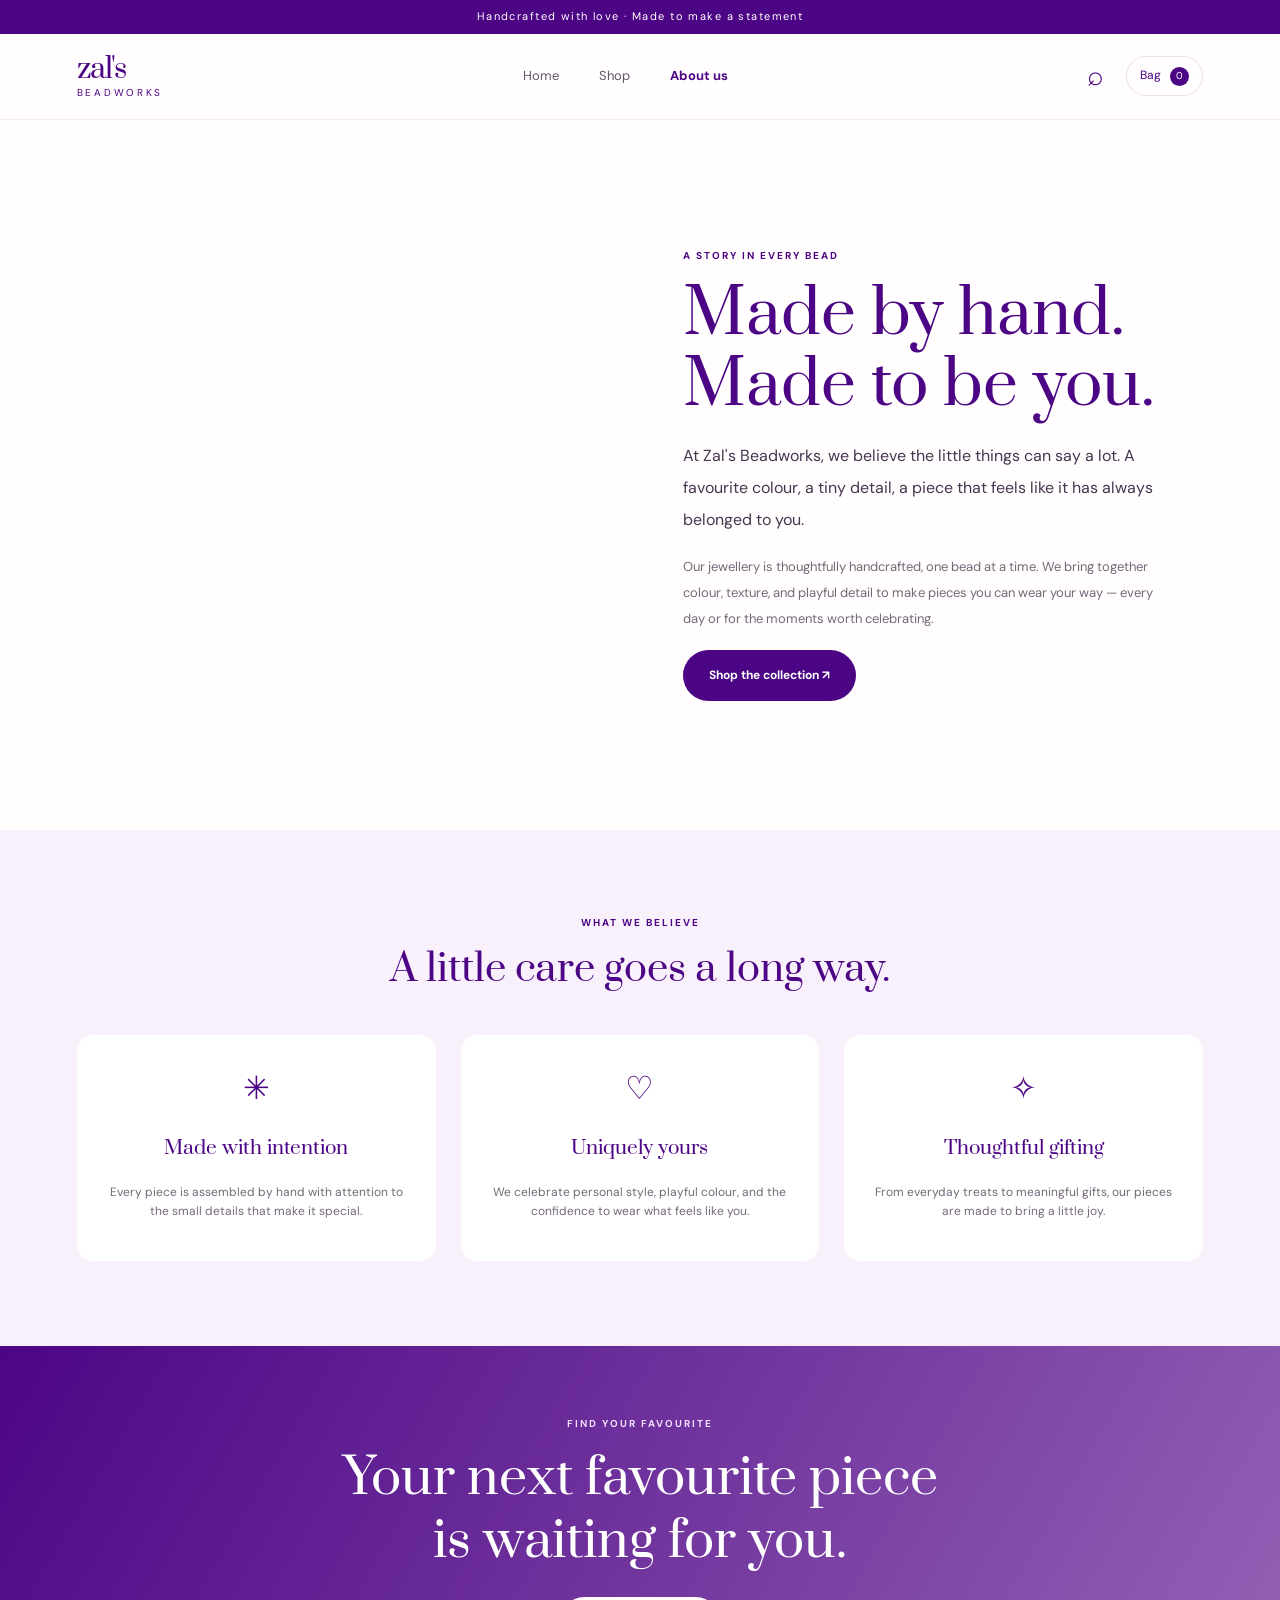
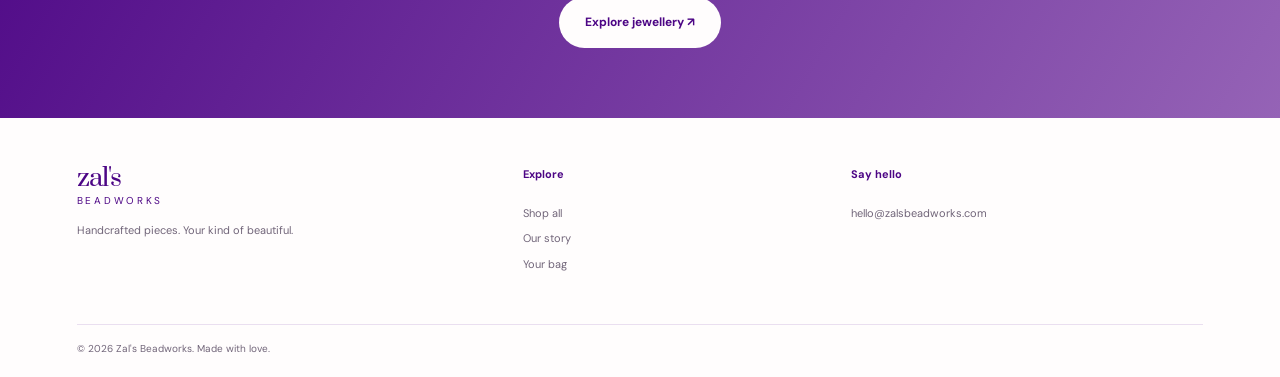
==== about.html @ 21db8e92 "products and shops page added" ====
<!DOCTYPE html>
<html lang="en">

<head>
    <meta charset="UTF-8">
    <meta name="viewport" content="width=device-width, initial-scale=1.0">
    <title>Our Story | Zal's Beadworks</title>
    <link href="https://fonts.googleapis.com/css2?family=DM+Sans:wght@400;500;600;700&family=Prata&display=swap"
        rel="stylesheet">
    <link rel="stylesheet" href="./public/assets/global.css">
</head>

<body>
    <div class="announcement">Handcrafted with love · Made to make a statement</div>
    <header class="site-header"><a class="brand" href="index.html">zal's <span>beadworks</span></a><button
            class="menu-toggle" aria-label="Open navigation">☰</button>
        <nav class="nav"><a href="index.html">Home</a><a href="shop.html">Shop</a><a class="active"
                href="about.html">About us</a></nav>
        <div class="header-actions"><a class="icon-link" href="shop.html">⌕</a><a class="cart-link" href="cart.html">Bag
                <span class="cart-count">0</span></a></div>
    </header>
    <main>
        <section class="about-hero">
            <div class="about-image"></div>
            <div class="about-intro">
                <p class="eyebrow">A STORY IN EVERY BEAD</p>
                <h1>Made by hand.<br>Made to be you.</h1>
                <p class="lead">At Zal's Beadworks, we believe the little things can say a lot. A favourite colour, a
                    tiny detail, a piece that feels like it has always belonged to you.</p>
                <p>Our jewellery is thoughtfully handcrafted, one bead at a time. We bring together colour, texture, and
                    playful detail to make pieces you can wear your way — every day or for the moments worth
                    celebrating.</p><a class="button button-primary" href="shop.html">Shop the collection ↗</a>
            </div>
        </section>
        <section class="values-section section">
            <p class="eyebrow center-text">WHAT WE BELIEVE</p>
            <h2 class="center-text">A little care goes a long way.</h2>
            <div class="values-grid">
                <article><span>✳</span>
                    <h3>Made with intention</h3>
                    <p>Every piece is assembled by hand with attention to the small details that make it special.</p>
                </article>
                <article><span>♡</span>
                    <h3>Uniquely yours</h3>
                    <p>We celebrate personal style, playful colour, and the confidence to wear what feels like you.</p>
                </article>
                <article><span>✧</span>
                    <h3>Thoughtful gifting</h3>
                    <p>From everyday treats to meaningful gifts, our pieces are made to bring a little joy.</p>
                </article>
            </div>
        </section>
        <section class="about-callout">
            <p class="eyebrow light">FIND YOUR FAVOURITE</p>
            <h2>Your next favourite piece<br>is waiting for you.</h2><a class="button button-light"
                href="shop.html">Explore jewellery ↗</a>
        </section>
    </main>
    <footer class="footer">
        <div><a class="brand footer-brand" href="index.html">zal's <span>beadworks</span></a>
            <p>Handcrafted pieces. Your kind of beautiful.</p>
        </div>
        <div>
            <h4>Explore</h4><a href="shop.html">Shop all</a><a href="about.html">Our story</a><a href="cart.html">Your
                bag</a>
        </div>
        <div>
            <h4>Say hello</h4><a href="mailto:hello@zalsbeadworks.com">hello@zalsbeadworks.com</a>
        </div>
        <div class="copyright">© <span id="year"></span> Zal's Beadworks. Made with love.</div>
    </footer>
    <script src="./public/assets/main.js"></script>
</body>

</html>
---- public/assets/global.css ----
:root {
  --purple: #4c0585;
  --lavender: #dbb5ee;
  --cream: #fffdfd;
  --ink: #291a31;
  --muted: #746879;
  --line: #eadff0;
  --soft: #f8f0fb;
  --font-body: 'DM Sans', sans-serif;
  --font-display: 'Prata', serif
}

* {
  box-sizing: border-box
}

html {
  scroll-behavior: smooth
}

body {
  margin: 0;
  background: var(--cream);
  color: var(--ink);
  font-family: var(--font-body);
  line-height: 1.6
}

a {
  color: inherit;
  text-decoration: none
}

button,
input,
select {
  font: inherit
}

button,
a,
select {
  -webkit-tap-highlight-color: transparent
}

.announcement {
  background: var(--purple);
  color: #fff;
  text-align: center;
  font-size: 11px;
  letter-spacing: .13em;
  padding: 8px 16px
}

.site-header {
  height: 86px;
  display: flex;
  align-items: center;
  justify-content: space-between;
  padding: 0 6%;
  background: var(--cream);
  gap: 25px;
  position: sticky;
  top: 0;
  z-index: 10;
  border-bottom: 1px solid rgba(76, 5, 133, .08)
}

.brand {
  font-family: var(--font-display);
  font-size: 28px;
  line-height: 1;
  color: var(--purple);
  display: flex;
  flex-direction: column;
  letter-spacing: -.04em
}

.brand span {
  font-family: var(--font-body);
  font-size: 10px;
  letter-spacing: .27em;
  text-transform: uppercase;
  margin-top: 5px
}

.nav {
  display: flex;
  gap: 40px;
  align-items: center
}

.nav a {
  font-size: 13px;
  color: #62576a;
  transition: color .2s
}

.nav a:hover,
.nav a.active {
  color: var(--purple);
  font-weight: 700
}

.header-actions {
  display: flex;
  align-items: center;
  gap: 22px
}

.icon-link {
  font-size: 28px;
  color: var(--purple)
}

.cart-link {
  font-size: 12px;
  color: var(--purple);
  border: 1px solid var(--line);
  padding: 9px 13px;
  border-radius: 25px
}

.cart-count {
  display: inline-grid;
  place-items: center;
  background: var(--purple);
  color: #fff;
  border-radius: 50%;
  width: 19px;
  height: 19px;
  margin-left: 6px;
  font-size: 10px
}

.menu-toggle {
  display: none;
  border: 0;
  background: none;
  color: var(--purple);
  font-size: 24px
}

.hero {
  min-height: 580px;
  background: linear-gradient(110deg, #4c0585 0%, #7133a1 49%, #dbb5ee 100%);
  display: grid;
  grid-template-columns: 1fr .85fr;
  position: relative;
  overflow: hidden;
  padding: 55px 7%;
  align-items: center
}

.hero:before {
  content: "";
  position: absolute;
  inset: 0;
  background: radial-gradient(circle at 30% 20%, rgba(255, 255, 255, .12), transparent 38%);
  pointer-events: none
}

.hero-copy {
  position: relative;
  z-index: 1;
  max-width: 590px;
  color: #fff
}

.eyebrow {
  font-size: 10px;
  letter-spacing: .2em;
  font-weight: 700;
  color: var(--purple);
  margin: 0 0 15px
}

.eyebrow.light {
  color: #f2dfff
}

.hero h1,
.page-intro h1,
.about-intro h1 {
  font-family: var(--font-display);
  font-weight: 400;
  line-height: 1.13;
  font-size: clamp(48px, 6vw, 76px);
  margin: 0 0 20px
}

.hero-copy>p:not(.eyebrow) {
  font-size: 17px;
  max-width: 470px;
  margin: 0 0 32px;
  color: #fff8ff
}

.button {
  display: inline-flex;
  align-items: center;
  justify-content: center;
  gap: 20px;
  padding: 15px 25px;
  border-radius: 30px;
  border: 1px solid transparent;
  font-size: 12px;
  font-weight: 700;
  cursor: pointer;
  transition: transform .2s, background .2s
}

.button:hover {
  transform: translateY(-2px)
}

.button-light {
  background: var(--cream);
  color: var(--purple)
}

.button-primary {
  background: var(--purple);
  color: white
}

.button-outline {
  border-color: var(--purple);
  color: var(--purple);
  background: transparent
}

.hero-image {
  height: 465px;
  max-width: 410px;
  width: 100%;
  justify-self: center;
  border-radius: 200px 200px 22px 22px;
  background-image: url('https://images.unsplash.com/photo-1611652022419-a9419f74343d?auto=format&fit=crop&w=900&q=90');
  background-size: cover;
  background-position: center;
  box-shadow: 0 20px 60px #27034740;
  border: 8px solid #ffffff28
}

.hero-orbit {
  position: absolute;
  right: 2.2%;
  bottom: 50px;
  color: #fff;
  font-size: 9px;
  letter-spacing: .22em;
  writing-mode: vertical-rl
}

.section {
  padding: 85px 6%
}

.section-heading {
  display: flex;
  align-items: center;
  justify-content: center;
  gap: 35px;
  margin-bottom: 48px
}

.section-heading span {
  height: 1px;
  background: #d9c3e5;
  width: min(15vw, 180px)
}

h2 {
  font-family: var(--font-display);
  font-weight: 400;
  color: var(--purple);
  font-size: clamp(27px, 3vw, 38px);
  line-height: 1.25;
  margin: 0
}

.category-grid {
  display: grid;
  grid-template-columns: repeat(5, minmax(0, 1fr));
  gap: 22px;
  max-width: 1280px;
  margin: auto
}

.category-card {
  background: var(--lavender);
  border-radius: 18px;
  padding: 17px 15px 20px;
  text-align: center;
  box-shadow: 0 6px 14px #30153a12;
  transition: transform .25s;
  overflow: hidden
}

.category-card:hover {
  transform: translateY(-5px)
}

.category-card img {
  height: 145px;
  width: 100%;
  object-fit: cover;
  border-radius: 12px;
  mix-blend-mode: multiply
}

.category-card h3 {
  font-family: var(--font-display);
  font-weight: 400;
  font-size: 17px;
  color: var(--purple);
  margin: 12px 0 0
}

.category-more {
  display: flex;
  flex-direction: column;
  justify-content: center;
  align-items: center;
  min-height: 205px;
  background: #f0ddfa
}

.more-symbol {
  font-size: 54px;
  color: var(--purple);
  line-height: 1
}

.product-grid {
  display: grid;
  grid-template-columns: repeat(4, minmax(0, 1fr));
  gap: 22px
}

.product-card {
  min-width: 0;
  background: rgba(219, 181, 238, .25);
  padding: 10px 10px 16px;
  border-radius: 17px;
  position: relative;
  transition: transform .2s
}

.product-card:hover {
  transform: translateY(-4px)
}

.product-photo {
  display: block;
  width: 100%;
  height: 275px;
  border-radius: 12px;
  object-fit: cover;
  background: var(--soft)
}

.product-card h3 {
  font-size: 14px;
  color: var(--purple);
  margin: 13px 2px 4px
}

.product-meta {
  display: flex;
  align-items: center;
  justify-content: space-between;
  gap: 8px;
  margin: 0 2px
}

.price {
  font-size: 14px;
  font-weight: 700;
  color: var(--purple)
}

.mini-add {
  border: 0;
  background: var(--purple);
  color: #fff;
  border-radius: 20px;
  padding: 8px 12px;
  font-size: 11px;
  cursor: pointer
}

.product-tag {
  position: absolute;
  top: 20px;
  left: 20px;
  background: #fffdf0;
  color: var(--purple);
  border-radius: 20px;
  padding: 5px 9px;
  font-size: 9px;
  font-weight: 700
}

.center {
  text-align: center;
  margin-top: 42px
}

.quote-banner {
  background: linear-gradient(110deg, var(--purple), #7b45a2);
  color: #fff;
  display: grid;
  grid-template-columns: 1fr 1fr;
  min-height: 390px;
  align-items: center;
  padding: 60px 9%;
  gap: 50px
}

.quote-banner h2,
.newsletter h2,
.about-callout h2 {
  font-size: clamp(34px, 4vw, 50px);
  color: #fff;
  margin-bottom: 16px
}

.quote-banner p:not(.eyebrow) {
  max-width: 420px;
  color: #f5eafa;
  font-size: 14px;
  margin-bottom: 25px
}

.quote-photo {
  height: 290px;
  border-radius: 150px 150px 20px 20px;
  background: url('https://images.unsplash.com/photo-1617038220319-276d3cfab638?auto=format&fit=crop&w=900&q=85') center/cover
}

.testimonials h2 {
  margin-bottom: 40px
}

.center-text {
  text-align: center
}

.review-grid {
  display: grid;
  grid-template-columns: repeat(3, 1fr);
  gap: 22px;
  margin-top: 30px
}

.review {
  border: 1px solid var(--line);
  border-radius: 15px;
  padding: 26px;
  background: #fff
}

.stars {
  color: #a66bc7;
  letter-spacing: .12em;
  font-size: 14px
}

.review p {
  font-size: 13px;
  color: #65596b;
  min-height: 60px
}

.review strong {
  font-size: 11px;
  color: var(--purple)
}

.newsletter {
  background: #4c0585;
  color: #fff;
  display: flex;
  justify-content: space-between;
  align-items: center;
  gap: 50px;
  padding: 55px 8%
}

.newsletter h2 {
  font-size: 36px;
  margin-bottom: 10px
}

.newsletter p:not(.eyebrow) {
  font-size: 12px;
  color: #efdef8
}

.newsletter form {
  display: grid;
  grid-template-columns: minmax(180px, 1fr) auto;
  max-width: 500px;
  width: 100%;
  border-bottom: 1px solid #d6b4e9;
  align-items: center
}

.newsletter input {
  background: transparent;
  color: white;
  border: 0;
  outline: 0;
  padding: 15px 0;
  font-size: 12px;
  min-width: 0
}

.newsletter input::placeholder {
  color: #e2c9ef
}

.newsletter form button {
  background: #fff;
  color: var(--purple);
  border: 0;
  border-radius: 22px;
  padding: 12px 17px;
  font-size: 11px;
  font-weight: 700;
  cursor: pointer
}

.form-message {
  grid-column: 1/-1;
  min-height: 15px;
  margin: 5px 0 0 !important
}

.footer {
  padding: 48px 6% 20px;
  display: grid;
  grid-template-columns: 1.4fr 1fr 1.2fr;
  gap: 35px;
  color: #716579
}

.footer-brand {
  font-size: 25px
}

.footer p,
.footer a:not(.brand) {
  font-size: 11px
}

.footer h4 {
  font-size: 11px;
  color: var(--purple);
  margin: 0 0 13px
}

.footer>div:not(.copyright) {
  display: flex;
  flex-direction: column;
  align-items: flex-start;
  gap: 8px
}

.footer>div:first-child p {
  margin-top: 8px
}

.copyright {
  grid-column: 1/-1;
  border-top: 1px solid var(--line);
  padding-top: 16px;
  margin-top: 15px;
  font-size: 10px
}

.page-intro {
  text-align: center;
  padding: 80px 20px 65px;
  background: linear-gradient(180deg, #f5e9fc, #fffdfd)
}

.page-intro h1 {
  font-size: clamp(37px, 5vw, 58px);
  color: var(--purple);
  margin-bottom: 13px
}

.page-intro>p:last-child {
  color: var(--muted);
  font-size: 13px
}

.compact-intro {
  padding: 60px 20px 45px
}

.shop-section {
  padding-top: 35px
}

.shop-toolbar {
  display: flex;
  justify-content: space-between;
  align-items: center;
  gap: 20px;
  margin-bottom: 30px
}

.filter-pills {
  display: flex;
  flex-wrap: wrap;
  gap: 8px
}

.filter-pill {
  border: 1px solid var(--line);
  background: #fff;
  color: #66556d;
  border-radius: 25px;
  padding: 9px 15px;
  font-size: 11px;
  cursor: pointer
}

.filter-pill.active,
.filter-pill:hover {
  background: var(--purple);
  color: #fff;
  border-color: var(--purple)
}

.sort-label {
  font-size: 11px;
  color: var(--muted);
  white-space: nowrap
}

.sort-label select {
  border: 1px solid var(--line);
  border-radius: 20px;
  padding: 8px;
  color: var(--purple);
  background: white;
  margin-left: 5px
}

.shop-grid {
  grid-template-columns: repeat(4, minmax(0, 1fr))
}

.empty-state {
  text-align: center;
  color: var(--muted);
  padding: 40px
}

.hidden {
  display: none !important
}

.breadcrumbs {
  padding: 24px 6% 0;
  font-size: 11px;
  color: var(--muted)
}

.breadcrumbs a {
  color: var(--purple)
}

.product-detail {
  display: grid;
  grid-template-columns: 1fr .9fr;
  gap: 8%;
  padding-top: 30px;
  align-items: start
}

.detail-image-wrap {
  position: relative;
  background: var(--soft);
  border-radius: 20px;
  overflow: hidden
}

.detail-image-wrap img {
  width: 100%;
  height: 570px;
  object-fit: cover;
  display: block
}

.image-badge {
  position: absolute;
  left: 20px;
  top: 20px;
  background: #fff;
  color: var(--purple);
  padding: 8px 13px;
  border-radius: 20px;
  font-size: 10px
}

.detail-copy {
  padding-top: 15px
}

.detail-copy h1 {
  font-family: var(--font-display);
  font-size: clamp(34px, 4vw, 48px);
  line-height: 1.2;
  color: var(--purple);
  font-weight: 400;
  margin: 0 0 15px
}

.detail-price {
  font-size: 22px;
  color: var(--purple);
  font-weight: 700;
  margin: 0 0 10px
}

.review-count {
  font-size: 10px;
  letter-spacing: 0;
  color: var(--muted)
}

.detail-description {
  font-size: 13px;
  color: var(--muted);
  line-height: 1.9;
  margin: 25px 0
}

.stock-note {
  font-size: 11px;
  color: #5f7d51;
  display: flex;
  align-items: center;
  gap: 8px
}

.stock-dot {
  width: 7px;
  height: 7px;
  background: #6c9a56;
  border-radius: 50%
}

.quantity-row {
  display: flex;
  align-items: center;
  justify-content: space-between;
  margin: 28px 0 18px;
  font-size: 12px
}

.quantity-control {
  display: flex;
  align-items: center;
  border: 1px solid var(--line);
  border-radius: 25px;
  gap: 18px;
  padding: 6px 13px
}

.quantity-control button {
  border: 0;
  background: none;
  color: var(--purple);
  font-size: 18px;
  cursor: pointer
}

.full-button {
  width: 100%;
  border-radius: 7px;
  padding: 16px
}

.detail-note {
  font-size: 10px;
  color: var(--muted);
  text-align: center;
  margin: 13px 0 24px
}

.detail-accordion {
  border-top: 1px solid var(--line)
}

.detail-accordion details {
  border-bottom: 1px solid var(--line);
  padding: 14px 0
}

.detail-accordion summary {
  color: var(--purple);
  font-size: 12px;
  font-weight: 700;
  cursor: pointer
}

.detail-accordion details p {
  font-size: 11px;
  color: var(--muted)
}

.about-hero {
  display: grid;
  grid-template-columns: 1fr 1fr;
  gap: 8%;
  align-items: center;
  padding: 70px 8%
}

.about-image {
  height: 570px;
  border-radius: 220px 220px 20px 20px;
  background: url('https://images.unsplash.com/photo-1611652022419-a9419f74343d?auto=format&fit=crop&w=1000&q=90') center/cover
}

.about-intro h1 {
  font-size: clamp(40px, 5vw, 62px);
  color: var(--purple)
}

.about-intro p:not(.eyebrow) {
  font-size: 13px;
  color: var(--muted);
  line-height: 2;
  margin: 0 0 18px
}

.about-intro .lead {
  font-size: 16px !important;
  color: #48354f !important
}

.values-section {
  background: var(--soft)
}

.values-section h2 {
  margin-bottom: 42px
}

.values-grid {
  display: grid;
  grid-template-columns: repeat(3, 1fr);
  gap: 25px;
  margin-top: 35px
}

.values-grid article {
  text-align: center;
  padding: 28px;
  background: white;
  border-radius: 16px
}

.values-grid article>span {
  font-size: 32px;
  color: var(--purple)
}

.values-grid h3 {
  font-family: var(--font-display);
  font-size: 19px;
  font-weight: 400;
  color: var(--purple)
}

.values-grid p {
  font-size: 12px;
  color: var(--muted)
}

.about-callout {
  text-align: center;
  background: linear-gradient(120deg, #4c0585, #9563b6);
  padding: 70px 20px;
  color: #fff
}

.about-callout h2 {
  margin-bottom: 25px
}

.cart-section {
  display: grid;
  grid-template-columns: 1.5fr .8fr;
  gap: 45px;
  align-items: start;
  padding-top: 35px
}

.cart-summary {
  background: var(--soft);
  padding: 25px;
  border-radius: 16px;
  position: sticky;
  top: 110px
}

.cart-summary h2 {
  font-size: 25px;
  margin-bottom: 25px
}

.summary-line {
  display: flex;
  justify-content: space-between;
  gap: 15px;
  padding: 14px 0;
  border-bottom: 1px solid var(--line);
  font-size: 11px;
  color: var(--muted)
}

.summary-line strong {
  color: var(--purple)
}

.summary-total {
  font-size: 14px;
  color: var(--ink);
  margin-bottom: 20px
}

.checkout-note {
  font-size: 10px;
  color: var(--muted);
  line-height: 1.7
}

.continue-shopping {
  display: inline-block;
  font-size: 11px;
  color: var(--purple);
  margin-top: 10px
}

.cart-item {
  display: grid;
  grid-template-columns: 100px 1fr auto;
  gap: 18px;
  align-items: center;
  border-bottom: 1px solid var(--line);
  padding: 0 0 20px;
  margin-bottom: 20px
}

.cart-item img {
  width: 100px;
  height: 115px;
  object-fit: cover;
  border-radius: 10px
}

.cart-item h3 {
  font-family: var(--font-display);
  font-weight: 400;
  font-size: 18px;
  color: var(--purple);
  margin: 0 0 6px
}

.cart-item p {
  font-size: 11px;
  color: var(--muted);
  margin: 0 0 8px
}

.cart-item .remove-item {
  border: 0;
  background: none;
  color: #9563b6;
  text-decoration: underline;
  font-size: 10px;
  cursor: pointer;
  padding: 0
}

.cart-item-price {
  font-size: 13px;
  color: var(--purple);
  font-weight: 700
}

.empty-cart {
  text-align: center;
  padding: 45px 20px;
  background: var(--soft);
  border-radius: 16px
}

.empty-cart h2 {
  font-size: 28px;
  margin-bottom: 12px
}

.empty-cart p {
  font-size: 12px;
  color: var(--muted);
  margin-bottom: 20px
}

.sr-only {
  position: absolute;
  width: 1px;
  height: 1px;
  padding: 0;
  margin: -1px;
  overflow: hidden;
  clip: rect(0, 0, 0, 0);
  white-space: nowrap;
  border: 0
}

@media(max-width:900px) {
  .site-header {
    padding: 0 4%;
    height: 75px
  }

  .nav {
    gap: 20px
  }

  .hero {
    padding: 50px 5%;
    grid-template-columns: 1fr .75fr;
    min-height: 500px
  }

  .hero-image {
    height: 380px
  }

  .category-grid {
    grid-template-columns: repeat(3, 1fr)
  }

  .product-grid,
  .shop-grid {
    grid-template-columns: repeat(2, minmax(0, 1fr))
  }

  .product-photo {
    height: 300px
  }

  .section {
    padding: 65px 5%
  }

  .product-detail {
    gap: 4%
  }

  .detail-image-wrap img {
    height: 470px
  }

  .about-hero {
    padding: 55px 6%;
    gap: 5%
  }

  .about-image {
    height: 470px
  }

  .newsletter {
    padding: 45px 5%
  }

  .cart-section {
    gap: 25px
  }
}

@media(max-width:620px) {
  .announcement {
    font-size: 9px
  }

  .site-header {
    height: 68px
  }

  .brand {
    font-size: 23px
  }

  .brand span {
    font-size: 8px
  }

  .menu-toggle {
    display: block;
    margin-left: auto
  }

  .nav {
    display: none;
    position: absolute;
    top: 68px;
    left: 0;
    right: 0;
    background: white;
    padding: 20px 6%;
    box-shadow: 0 12px 20px #30153a12;
    flex-direction: column;
    align-items: flex-start;
    gap: 18px
  }

  .nav.open {
    display: flex
  }

  .header-actions {
    gap: 10px
  }

  .icon-link {
    display: none
  }

  .cart-link {
    font-size: 10px;
    padding: 7px 9px
  }

  .hero {
    display: flex;
    flex-direction: column;
    align-items: stretch;
    padding: 55px 7% 35px;
    gap: 35px
  }

  .hero h1 {
    font-size: 56px
  }

  .hero-copy>p:not(.eyebrow) {
    font-size: 14px
  }

  .hero-image {
    height: 320px;
    width: 75%;
    max-width: 300px;
    align-self: center
  }

  .hero-orbit {
    display: none
  }

  .section {
    padding: 55px 5%
  }

  .section-heading {
    gap: 15px;
    margin-bottom: 30px
  }

  .section-heading span {
    width: 13vw
  }

  .section-heading h2 {
    font-size: 26px;
    text-align: center
  }

  .category-grid {
    grid-template-columns: repeat(2, minmax(0, 1fr));
    gap: 12px
  }

  .category-card {
    padding: 10px
  }

  .category-card img {
    height: 125px
  }

  .category-card h3 {
    font-size: 15px
  }

  .category-more {
    min-height: 190px
  }

  .product-grid,
  .shop-grid {
    gap: 12px
  }

  .product-card {
    padding: 7px 7px 12px
  }

  .product-photo {
    height: 200px
  }

  .product-card h3 {
    font-size: 12px
  }

  .price {
    font-size: 12px
  }

  .mini-add {
    padding: 7px 9px;
    font-size: 10px
  }

  .product-meta {
    flex-wrap: wrap
  }

  .quote-banner {
    grid-template-columns: 1fr;
    padding: 50px 7%;
    gap: 25px
  }

  .quote-photo {
    height: 240px;
    grid-row: 1
  }

  .quote-banner h2 {
    font-size: 36px
  }

  .review-grid {
    grid-template-columns: 1fr
  }

  .review p {
    min-height: 0
  }

  .newsletter {
    display: block;
    padding: 45px 7%
  }

  .newsletter h2 {
    font-size: 30px
  }

  .newsletter form {
    margin-top: 25px
  }

  .newsletter input {
    font-size: 11px
  }

  .newsletter form button {
    font-size: 10px;
    padding: 10px
  }

  .footer {
    grid-template-columns: 1fr 1fr;
    padding: 40px 6% 20px;
    gap: 30px
  }

  .copyright {
    font-size: 9px
  }

  .page-intro {
    padding: 60px 18px 45px
  }

  .page-intro h1 {
    font-size: 39px
  }

  .shop-toolbar {
    align-items: flex-start;
    flex-direction: column
  }

  .filter-pills {
    gap: 6px
  }

  .filter-pill {
    padding: 8px 11px;
    font-size: 10px
  }

  .sort-label {
    align-self: flex-end
  }

  .product-detail {
    grid-template-columns: 1fr;
    gap: 25px;
    padding-top: 20px
  }

  .detail-image-wrap img {
    height: 390px
  }

  .detail-copy {
    padding-top: 0
  }

  .detail-copy h1 {
    font-size: 38px
  }

  .about-hero {
    grid-template-columns: 1fr;
    padding: 40px 6%;
    gap: 35px
  }

  .about-image {
    height: 390px;
    order: 1
  }

  .about-intro {
    order: 2
  }

  .about-intro h1 {
    font-size: 43px
  }

  .values-grid {
    grid-template-columns: 1fr;
    gap: 13px
  }

  .about-callout {
    padding: 55px 15px
  }

  .cart-section {
    grid-template-columns: 1fr;
    gap: 25px
  }

  .cart-summary {
    position: static;
    order: -1
  }

  .cart-item {
    grid-template-columns: 78px 1fr auto;
    gap: 12px
  }

  .cart-item img {
    width: 78px;
    height: 95px
  }

  .cart-item h3 {
    font-size: 15px
  }

  .cart-item-price {
    font-size: 11px
  }

  .breadcrumbs {
    padding: 18px 5% 0
  }
}
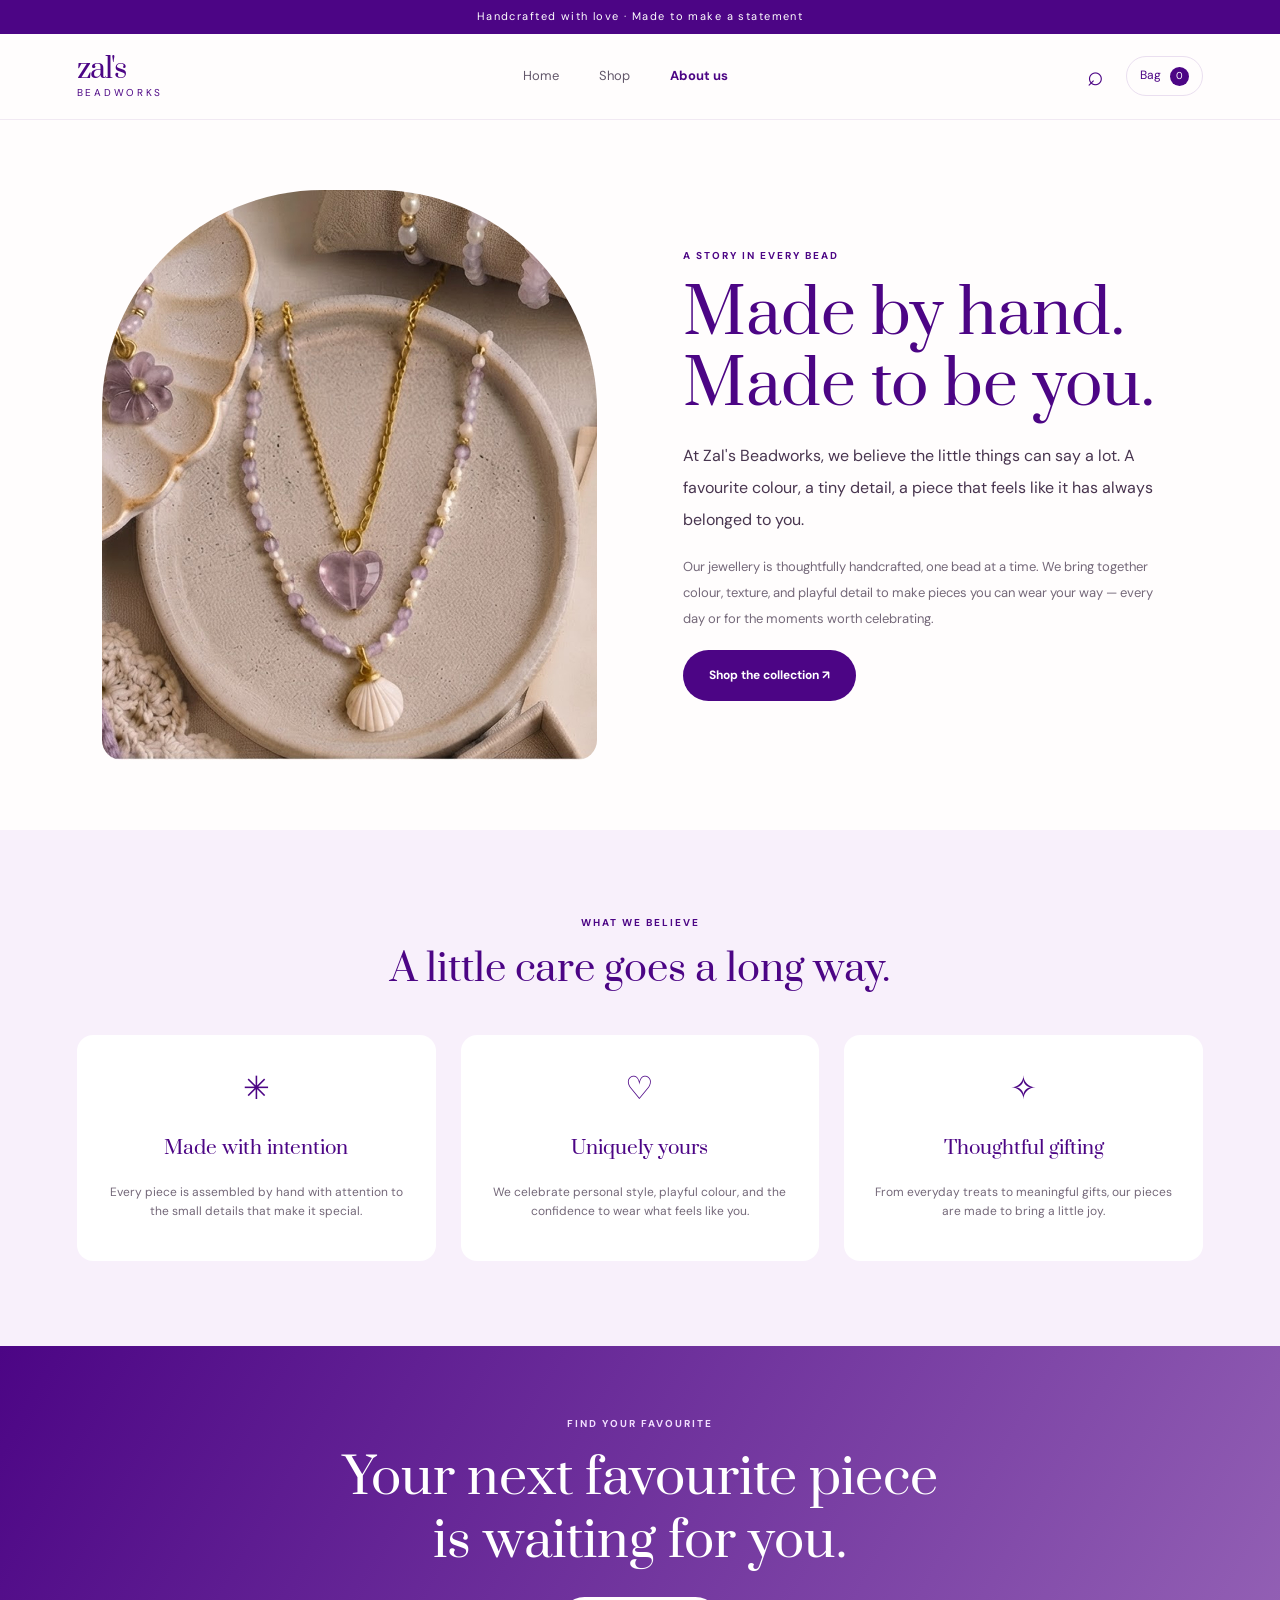
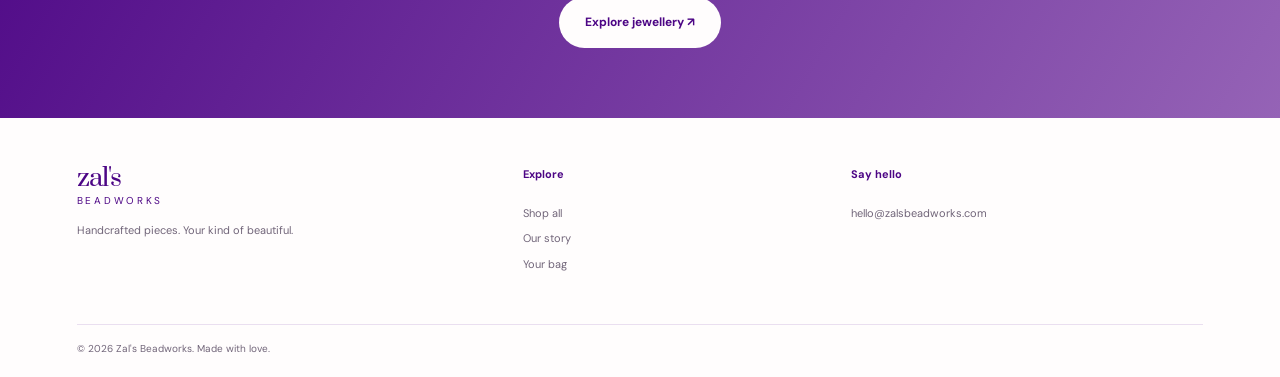
==== commit 2f5078a4: "update: fine tooning of website" ====
--- a/about.html
+++ b/about.html
@@ -16,7 +16,7 @@
             class="menu-toggle" aria-label="Open navigation">☰</button>
         <nav class="nav"><a href="index.html">Home</a><a href="shop.html">Shop</a><a class="active"
                 href="about.html">About us</a></nav>
-        <div class="header-actions"><a class="icon-link" href="shop.html">⌕</a><a class="cart-link" href="cart.html">Bag
+        <div class="header-actions"><a class="icon-link" href="shop.html#product-search">⌕</a><a class="cart-link" href="cart.html">Bag
                 <span class="cart-count">0</span></a></div>
     </header>
     <main>
--- a/public/assets/global.css
+++ b/public/assets/global.css
@@ -236,7 +236,7 @@
   width: 100%;
   justify-self: center;
   border-radius: 200px 200px 22px 22px;
-  background-image: url('https://images.unsplash.com/photo-1611652022419-a9419f74343d?auto=format&fit=crop&w=900&q=90');
+  background-image: url('../images/Pasted%20image.png');
   background-size: cover;
   background-position: center;
   box-shadow: 0 20px 60px #27034740;
@@ -827,7 +827,7 @@
 .about-image {
   height: 570px;
   border-radius: 220px 220px 20px 20px;
-  background: url('https://images.unsplash.com/photo-1611652022419-a9419f74343d?auto=format&fit=crop&w=1000&q=90') center/cover
+  background: url('../images/Pasted%20image.png') center/cover
 }
 
 .about-intro h1 {
@@ -1398,4 +1398,78 @@
   .breadcrumbs {
     padding: 18px 5% 0
   }
-}+}
+
+/* Finish details */
+:focus-visible {
+  outline: 3px solid #a66bc7;
+  outline-offset: 3px;
+}
+
+.shop-controls {
+  display: flex;
+  flex-wrap: wrap;
+  align-items: center;
+  gap: 14px;
+}
+
+.shop-search input {
+  width: min(245px, 75vw);
+  border: 1px solid var(--line);
+  border-radius: 24px;
+  padding: 9px 15px;
+  color: var(--ink);
+  background: #fff;
+  font-size: 12px;
+}
+
+.shop-search input:focus {
+  border-color: var(--purple);
+  outline: 2px solid #dbb5ee88;
+}
+
+.cart-item-actions {
+  display: flex;
+  align-items: center;
+  gap: 16px;
+}
+
+.cart-item-actions .quantity-control {
+  gap: 12px;
+  padding: 3px 10px;
+}
+
+.cart-item-actions .quantity-control button {
+  font-size: 16px;
+}
+
+.button:focus-visible,
+.mini-add:focus-visible,
+.filter-pill:focus-visible {
+  outline-offset: 3px;
+}
+
+@media (max-width: 620px) {
+  .shop-controls {
+    width: 100%;
+    align-items: stretch;
+  }
+
+  .shop-search,
+  .shop-search input {
+    width: 100%;
+  }
+
+  .cart-item-actions {
+    gap: 10px;
+    flex-wrap: wrap;
+  }
+}
+
+@media (prefers-reduced-motion: reduce) {
+  *, *::before, *::after {
+    scroll-behavior: auto !important;
+    transition-duration: .01ms !important;
+    animation-duration: .01ms !important;
+  }
+}
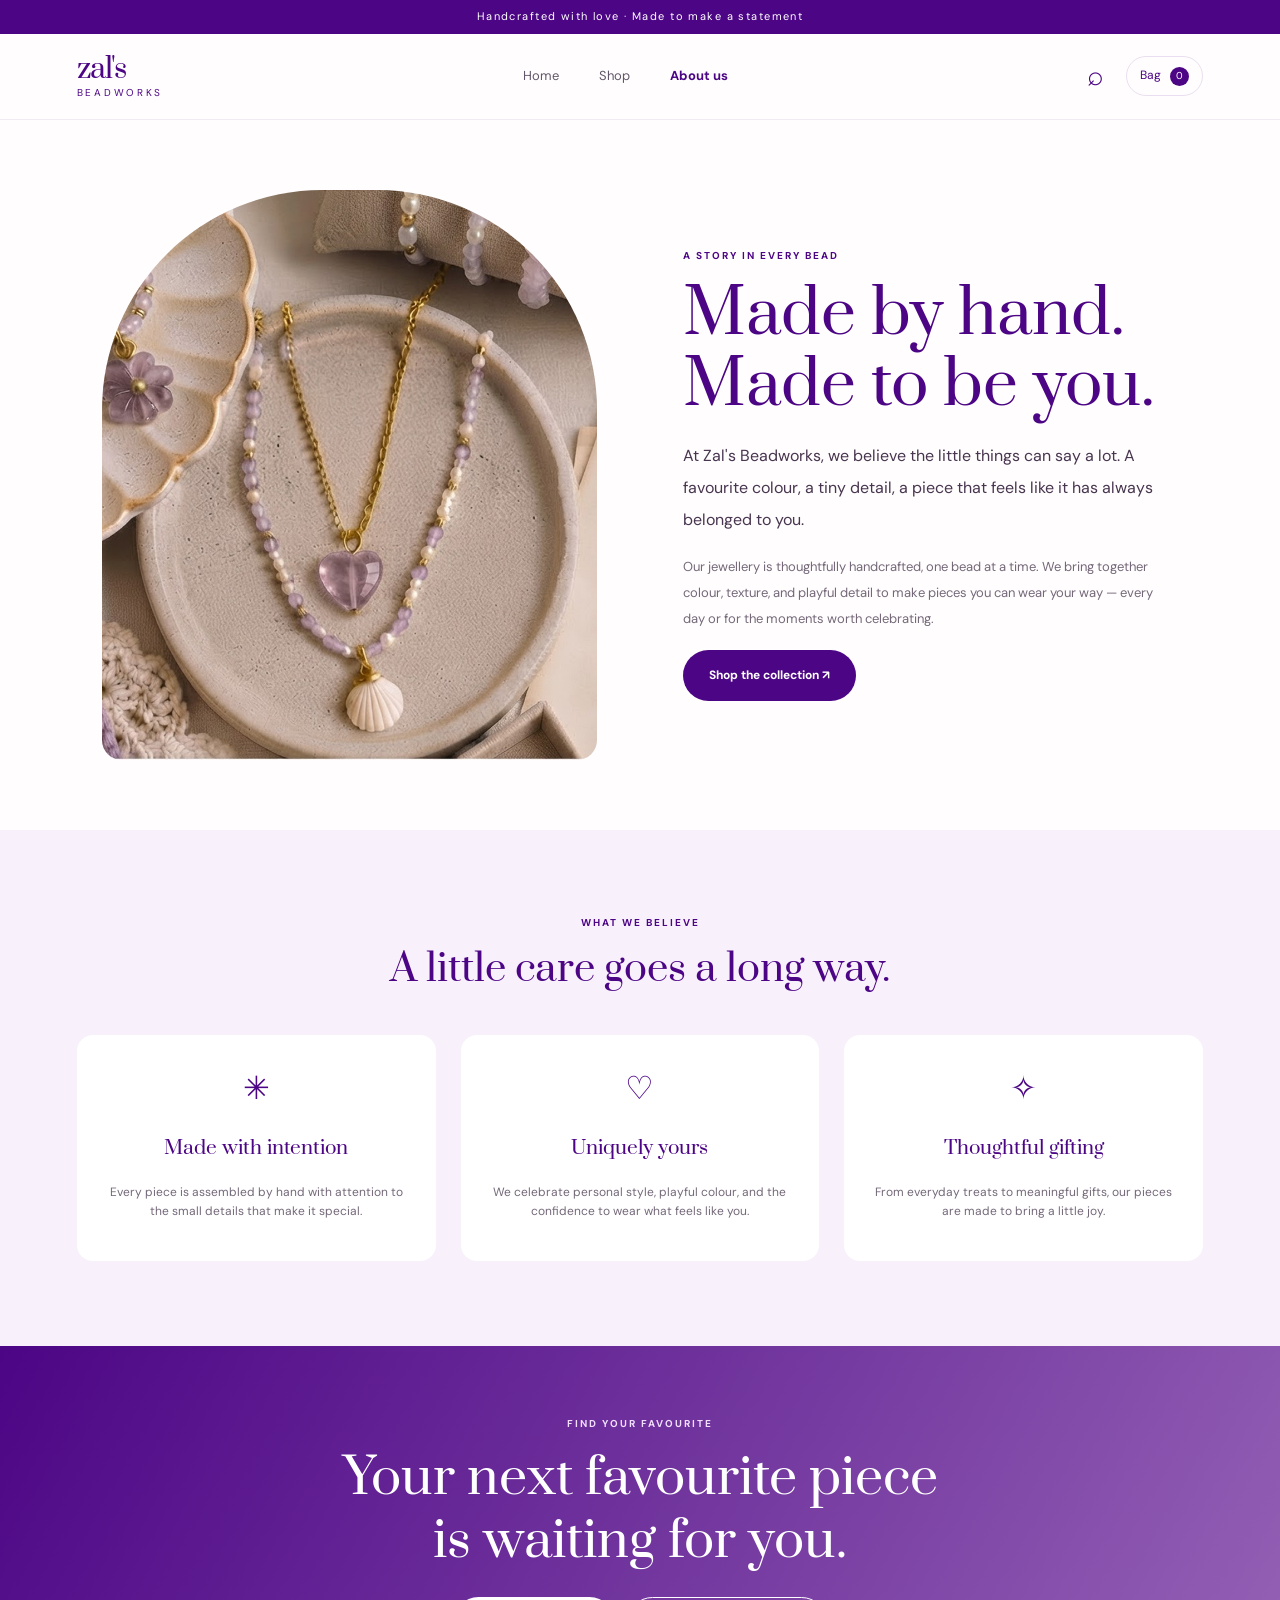
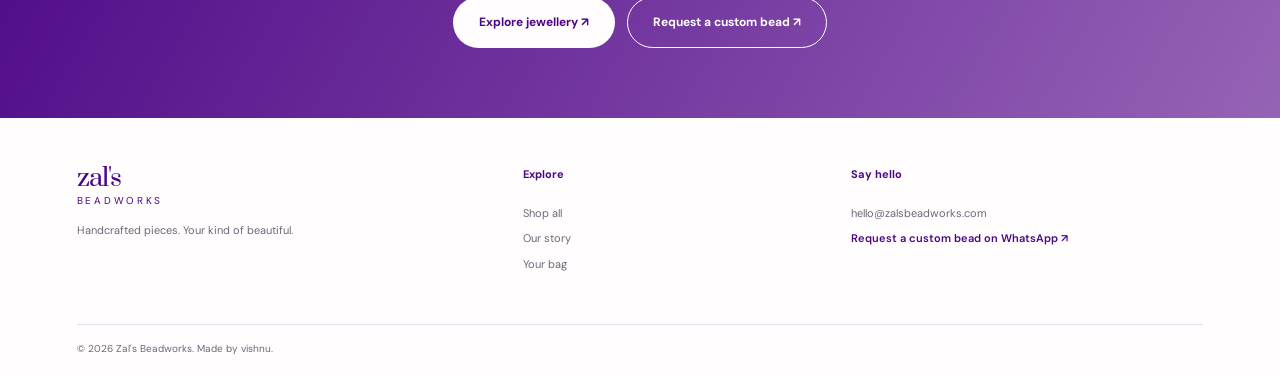
==== commit 412726aa: "checkout now carries you to whatsapp" ====
--- a/about.html
+++ b/about.html
@@ -52,8 +52,8 @@
         </section>
         <section class="about-callout">
             <p class="eyebrow light">FIND YOUR FAVOURITE</p>
-            <h2>Your next favourite piece<br>is waiting for you.</h2><a class="button button-light"
-                href="shop.html">Explore jewellery ↗</a>
+            <h2>Your next favourite piece<br>is waiting for you.</h2><div class="callout-actions"><a class="button button-light"
+                href="shop.html">Explore jewellery ↗</a><a class="button button-outline whatsapp-button" data-whatsapp="custom" href="https://wa.me/2347044472825?text=Hi%20Zal%27s%20Beadworks%2C%20I%27d%20like%20to%20ask%20about%20a%20custom%20bead%20order.">Request a custom bead ↗</a></div>
         </section>
     </main>
     <footer class="footer">
@@ -65,11 +65,11 @@
                 bag</a>
         </div>
         <div>
-            <h4>Say hello</h4><a href="mailto:hello@zalsbeadworks.com">hello@zalsbeadworks.com</a>
+            <h4>Say hello</h4><a href="mailto:hello@zalsbeadworks.com">hello@zalsbeadworks.com</a><a class="whatsapp-link" data-whatsapp="custom" href="https://wa.me/2347044472825?text=Hi%20Zal%27s%20Beadworks%2C%20I%27d%20like%20to%20ask%20about%20a%20custom%20bead%20order.">Request a custom bead on WhatsApp ↗</a>
         </div>
-        <div class="copyright">© <span id="year"></span> Zal's Beadworks. Made with love.</div>
+        <div class="copyright">© <span id="year"></span> Zal's Beadworks. Made by vishnu.</div>
     </footer>
     <script src="./public/assets/main.js"></script>
 </body>
 
-</html>+</html>
--- a/public/assets/global.css
+++ b/public/assets/global.css
@@ -1473,3 +1473,254 @@
     animation-duration: .01ms !important;
   }
 }
+
+/* Layouts from compact phones through wide desktop screens */
+@media (min-width: 1440px) {
+  .hero,
+  .section,
+  .about-hero,
+  .newsletter,
+  .footer,
+  .site-header {
+    padding-left: max(6%, calc((100vw - 1320px) / 2));
+    padding-right: max(6%, calc((100vw - 1320px) / 2));
+  }
+
+  .hero {
+    min-height: 640px;
+  }
+
+  .hero-image {
+    max-width: 470px;
+    height: 510px;
+  }
+}
+
+@media (max-width: 760px) {
+  .site-header {
+    height: 68px;
+    padding: 0 5%;
+  }
+
+  .menu-toggle {
+    display: block;
+    margin-left: auto;
+  }
+
+  .nav {
+    display: none;
+    position: absolute;
+    top: 100%;
+    left: 0;
+    right: 0;
+    background: var(--cream);
+    padding: 18px 6% 22px;
+    box-shadow: 0 12px 20px #30153a12;
+    flex-direction: column;
+    align-items: flex-start;
+    gap: 16px;
+  }
+
+  .nav.open {
+    display: flex;
+  }
+
+  .header-actions {
+    gap: 10px;
+  }
+
+  .icon-link {
+    display: none;
+  }
+}
+
+@media (max-width: 480px) {
+  .announcement {
+    padding: 7px 10px;
+    font-size: 8px;
+    letter-spacing: .1em;
+  }
+
+  .site-header {
+    gap: 10px;
+    padding-inline: 4%;
+  }
+
+  .brand {
+    font-size: 21px;
+  }
+
+  .hero h1 {
+    font-size: clamp(43px, 13vw, 56px);
+  }
+
+  .hero-image {
+    width: 88%;
+    height: clamp(250px, 82vw, 320px);
+  }
+
+  .section-heading {
+    gap: 10px;
+  }
+
+  .section-heading span {
+    width: 8vw;
+  }
+
+  .section-heading h2 {
+    font-size: clamp(21px, 6vw, 26px);
+  }
+
+  .category-grid {
+    gap: 10px;
+  }
+
+  .category-card img {
+    height: clamp(95px, 29vw, 125px);
+  }
+
+  .product-photo {
+    height: clamp(145px, 46vw, 200px);
+  }
+
+  .product-meta {
+    align-items: flex-start;
+  }
+
+  .mini-add {
+    padding: 7px 8px;
+  }
+
+  .page-intro h1 {
+    font-size: clamp(32px, 9vw, 39px);
+  }
+
+  .newsletter form {
+    grid-template-columns: minmax(0, 1fr) auto;
+  }
+
+  .newsletter form button {
+    padding-inline: 9px;
+  }
+
+  .detail-image-wrap img {
+    height: clamp(280px, 95vw, 390px);
+  }
+
+  .cart-item {
+    grid-template-columns: 64px minmax(0, 1fr);
+    align-items: start;
+  }
+
+  .cart-item img {
+    width: 64px;
+    height: 78px;
+  }
+
+  .cart-item-price {
+    grid-column: 2;
+    justify-self: start;
+  }
+
+  .cart-item-actions .quantity-control {
+    gap: 8px;
+  }
+
+  .footer {
+    grid-template-columns: 1fr;
+    gap: 24px;
+  }
+
+  .copyright {
+    grid-column: 1;
+  }
+}
+
+.callout-actions {
+  display: flex;
+  justify-content: center;
+  flex-wrap: wrap;
+  gap: 12px;
+}
+
+.quote-banner .whatsapp-button,
+.about-callout .whatsapp-button {
+  border-color: #fff;
+  color: #fff;
+}
+
+.quote-banner .whatsapp-button:hover,
+.about-callout .whatsapp-button:hover {
+  background: #ffffff20;
+}
+
+.whatsapp-link {
+  color: var(--purple);
+  font-weight: 600;
+}
+
+.custom-order-link {
+  margin-top: 12px;
+}
+
+.custom-beads-promo {
+  margin: 15px 6% 55px;
+  padding: clamp(24px, 4vw, 46px);
+  border-radius: 20px;
+  background: var(--soft);
+  display: flex;
+  align-items: center;
+  justify-content: space-between;
+  gap: 28px;
+}
+
+.custom-beads-promo > div {
+  max-width: 620px;
+}
+
+.custom-beads-promo .eyebrow {
+  margin-bottom: 9px;
+}
+
+.custom-beads-promo h2 {
+  font-size: clamp(26px, 3vw, 38px);
+  margin-bottom: 8px;
+}
+
+.custom-beads-promo p:last-child {
+  color: var(--muted);
+  font-size: 13px;
+  margin: 0;
+}
+
+@media (max-width: 360px) {
+  .cart-link {
+    padding: 6px 7px;
+  }
+
+  .menu-toggle {
+    padding: 4px;
+  }
+
+  .product-grid,
+  .shop-grid {
+    gap: 8px;
+  }
+
+  .product-card h3 {
+    font-size: 11px;
+  }
+
+  .price {
+    font-size: 11px;
+  }
+}
+
+@media (max-width: 700px) {
+  .custom-beads-promo {
+    margin: 0 5% 40px;
+    align-items: flex-start;
+    flex-direction: column;
+    gap: 18px;
+  }
+}
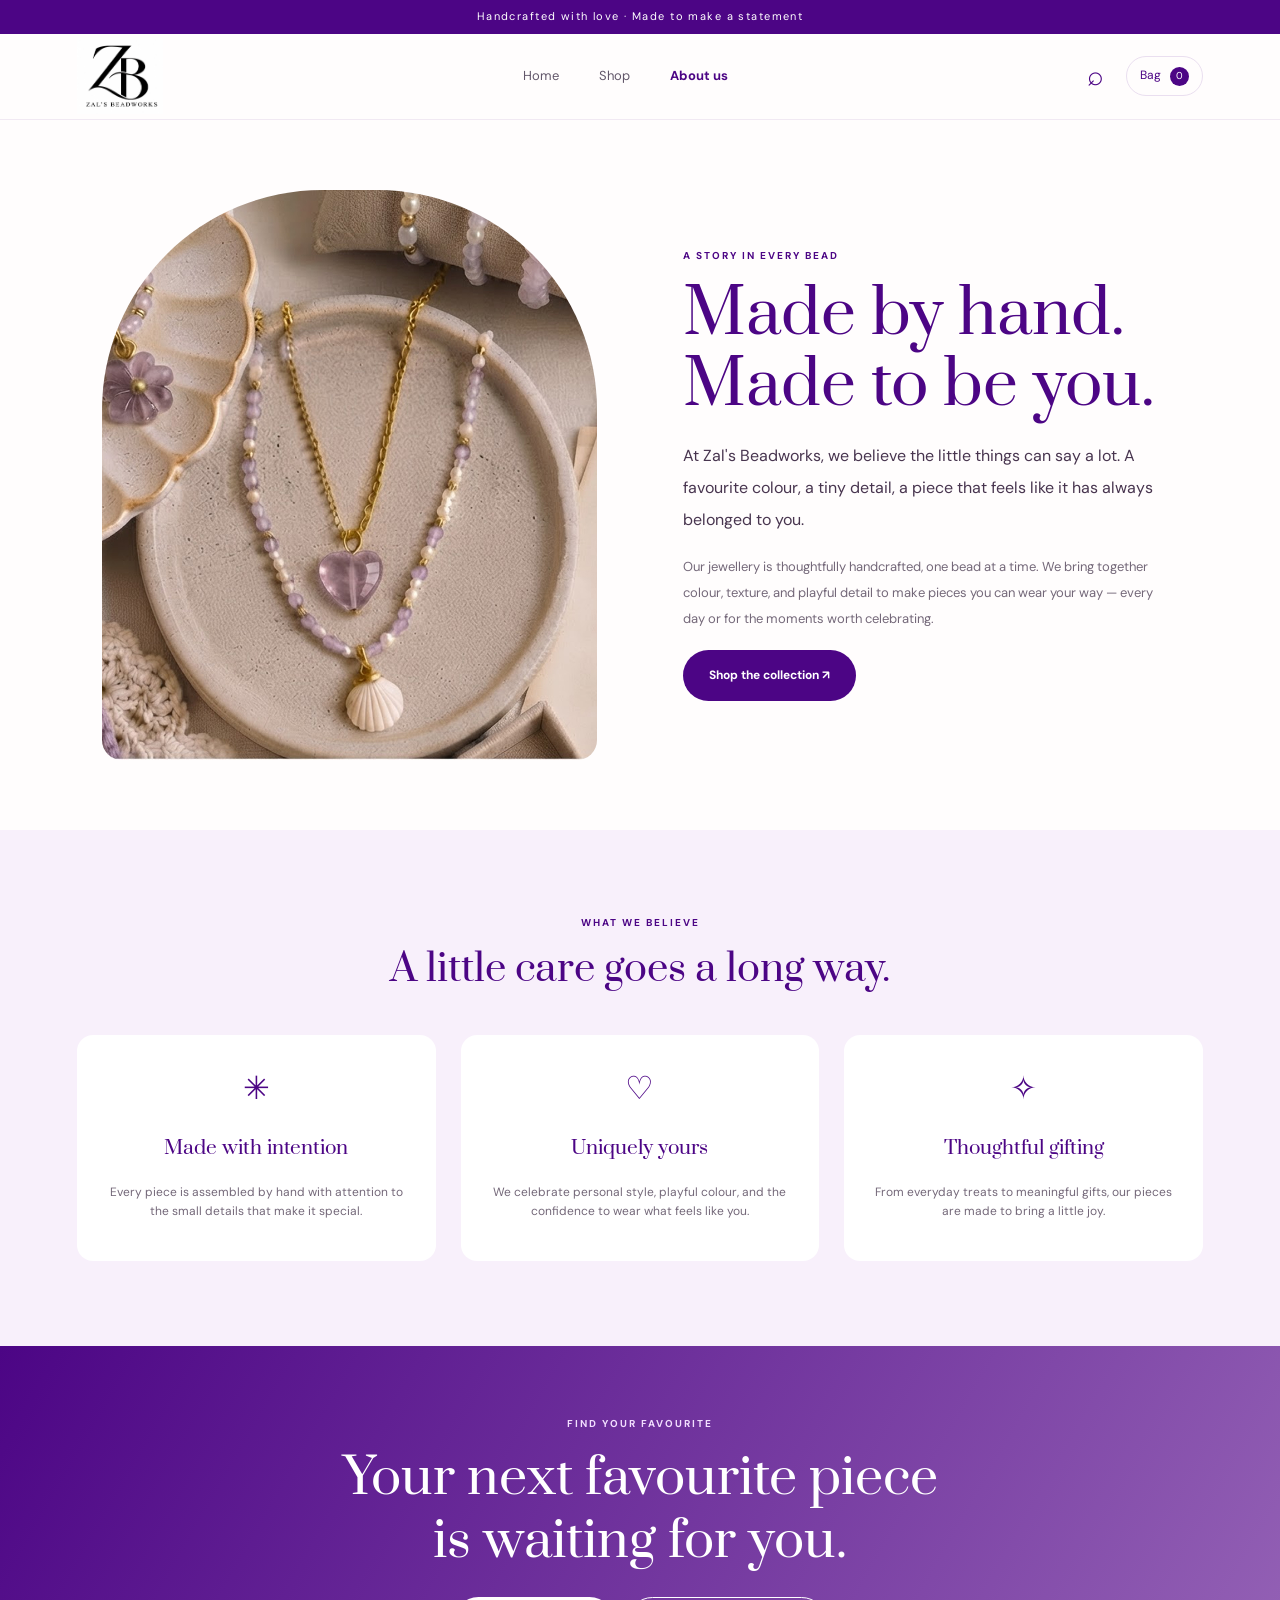
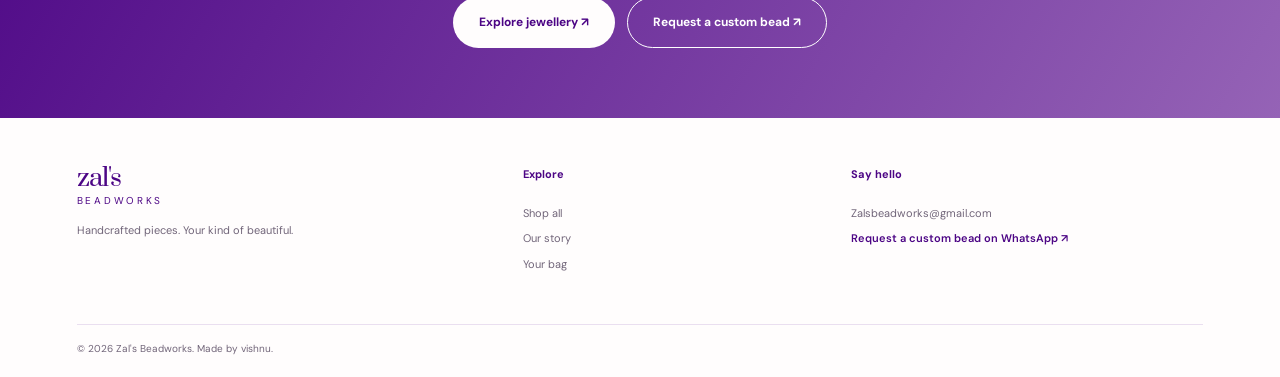
==== commit df1ee12e: "update: product update and logo re-editing" ====
--- a/about.html
+++ b/about.html
@@ -1,75 +1,114 @@
-<!DOCTYPE html>
+<!doctype html>
 <html lang="en">
 
 <head>
-    <meta charset="UTF-8">
-    <meta name="viewport" content="width=device-width, initial-scale=1.0">
+    <meta charset="UTF-8" />
+    <meta name="viewport" content="width=device-width, initial-scale=1.0" />
     <title>Our Story | Zal's Beadworks</title>
+    <link rel="icon" type="image/jpeg" href="./public/images/logo.jpeg" />
     <link href="https://fonts.googleapis.com/css2?family=DM+Sans:wght@400;500;600;700&family=Prata&display=swap"
-        rel="stylesheet">
-    <link rel="stylesheet" href="./public/assets/global.css">
+        rel="stylesheet" />
+    <link rel="stylesheet" href="./public/assets/global.css" />
 </head>
 
 <body>
-    <div class="announcement">Handcrafted with love · Made to make a statement</div>
-    <header class="site-header"><a class="brand" href="index.html">zal's <span>beadworks</span></a><button
-            class="menu-toggle" aria-label="Open navigation">☰</button>
-        <nav class="nav"><a href="index.html">Home</a><a href="shop.html">Shop</a><a class="active"
-                href="about.html">About us</a></nav>
-        <div class="header-actions"><a class="icon-link" href="shop.html#product-search">⌕</a><a class="cart-link" href="cart.html">Bag
-                <span class="cart-count">0</span></a></div>
+    <div class="announcement">
+        Handcrafted with love · Made to make a statement
+    </div>
+    <header class="site-header">
+        <a class="brand" href="index.html" aria-label="Zal's Beadworks home"><img class="nav-logo"
+                src="./public/images/logo.jpeg" alt="Zal's Beadworks" /></a><button class="menu-toggle"
+            aria-label="Open navigation">☰</button>
+        <nav class="nav">
+            <a href="index.html">Home</a><a href="shop.html">Shop</a><a class="active" href="about.html">About us</a>
+        </nav>
+        <div class="header-actions">
+            <a class="icon-link" href="shop.html#product-search">⌕</a><a class="cart-link" href="cart.html">Bag <span
+                    class="cart-count">0</span></a>
+        </div>
     </header>
     <main>
         <section class="about-hero">
             <div class="about-image"></div>
             <div class="about-intro">
                 <p class="eyebrow">A STORY IN EVERY BEAD</p>
-                <h1>Made by hand.<br>Made to be you.</h1>
-                <p class="lead">At Zal's Beadworks, we believe the little things can say a lot. A favourite colour, a
-                    tiny detail, a piece that feels like it has always belonged to you.</p>
-                <p>Our jewellery is thoughtfully handcrafted, one bead at a time. We bring together colour, texture, and
-                    playful detail to make pieces you can wear your way — every day or for the moments worth
-                    celebrating.</p><a class="button button-primary" href="shop.html">Shop the collection ↗</a>
+                <h1>Made by hand.<br />Made to be you.</h1>
+                <p class="lead">
+                    At Zal's Beadworks, we believe the little things can say a lot. A
+                    favourite colour, a tiny detail, a piece that feels like it has
+                    always belonged to you.
+                </p>
+                <p>
+                    Our jewellery is thoughtfully handcrafted, one bead at a time. We
+                    bring together colour, texture, and playful detail to make pieces
+                    you can wear your way — every day or for the moments worth
+                    celebrating.
+                </p>
+                <a class="button button-primary" href="shop.html">Shop the collection ↗</a>
             </div>
         </section>
         <section class="values-section section">
             <p class="eyebrow center-text">WHAT WE BELIEVE</p>
             <h2 class="center-text">A little care goes a long way.</h2>
             <div class="values-grid">
-                <article><span>✳</span>
+                <article>
+                    <span>✳</span>
                     <h3>Made with intention</h3>
-                    <p>Every piece is assembled by hand with attention to the small details that make it special.</p>
+                    <p>
+                        Every piece is assembled by hand with attention to the small
+                        details that make it special.
+                    </p>
                 </article>
-                <article><span>♡</span>
+                <article>
+                    <span>♡</span>
                     <h3>Uniquely yours</h3>
-                    <p>We celebrate personal style, playful colour, and the confidence to wear what feels like you.</p>
+                    <p>
+                        We celebrate personal style, playful colour, and the confidence to
+                        wear what feels like you.
+                    </p>
                 </article>
-                <article><span>✧</span>
+                <article>
+                    <span>✧</span>
                     <h3>Thoughtful gifting</h3>
-                    <p>From everyday treats to meaningful gifts, our pieces are made to bring a little joy.</p>
+                    <p>
+                        From everyday treats to meaningful gifts, our pieces are made to
+                        bring a little joy.
+                    </p>
                 </article>
             </div>
         </section>
         <section class="about-callout">
             <p class="eyebrow light">FIND YOUR FAVOURITE</p>
-            <h2>Your next favourite piece<br>is waiting for you.</h2><div class="callout-actions"><a class="button button-light"
-                href="shop.html">Explore jewellery ↗</a><a class="button button-outline whatsapp-button" data-whatsapp="custom" href="https://wa.me/2347044472825?text=Hi%20Zal%27s%20Beadworks%2C%20I%27d%20like%20to%20ask%20about%20a%20custom%20bead%20order.">Request a custom bead ↗</a></div>
+            <h2>Your next favourite piece<br />is waiting for you.</h2>
+            <div class="callout-actions">
+                <a class="button button-light" href="shop.html">Explore jewellery ↗</a><a
+                    class="button button-outline whatsapp-button" data-whatsapp="custom"
+                    href="https://wa.me/2347044472825?text=Hi%20Zal%27s%20Beadworks%2C%20I%27d%20like%20to%20ask%20about%20a%20custom%20bead%20order.">Request
+                    a custom bead ↗</a>
+            </div>
         </section>
     </main>
     <footer class="footer">
-        <div><a class="brand footer-brand" href="index.html">zal's <span>beadworks</span></a>
+        <div>
+            <a class="brand footer-brand" href="index.html">zal's <span>beadworks</span></a>
             <p>Handcrafted pieces. Your kind of beautiful.</p>
         </div>
         <div>
-            <h4>Explore</h4><a href="shop.html">Shop all</a><a href="about.html">Our story</a><a href="cart.html">Your
-                bag</a>
+            <h4>Explore</h4>
+            <a href="shop.html">Shop all</a><a href="about.html">Our story</a><a href="cart.html">Your bag</a>
         </div>
         <div>
-            <h4>Say hello</h4><a href="mailto:hello@zalsbeadworks.com">hello@zalsbeadworks.com</a><a class="whatsapp-link" data-whatsapp="custom" href="https://wa.me/2347044472825?text=Hi%20Zal%27s%20Beadworks%2C%20I%27d%20like%20to%20ask%20about%20a%20custom%20bead%20order.">Request a custom bead on WhatsApp ↗</a>
+            <h4>Say hello</h4>
+            <a href="mailto:Zalsbeadworks@gmail.com">Zalsbeadworks@gmail.com</a><a class="whatsapp-link"
+                data-whatsapp="custom"
+                href="https://wa.me/2347044472825?text=Hi%20Zal%27s%20Beadworks%2C%20I%27d%20like%20to%20ask%20about%20a%20custom%20bead%20order.">Request
+                a custom bead on WhatsApp ↗</a>
         </div>
-        <div class="copyright">© <span id="year"></span> Zal's Beadworks. Made by vishnu.</div>
+        <div class="copyright">
+            © <span id="year"></span> Zal's Beadworks. Made by vishnu.
+        </div>
     </footer>
     <script src="./public/assets/main.js"></script>
 </body>
 
-</html>
+</html>
--- a/public/assets/global.css
+++ b/public/assets/global.css
@@ -74,6 +74,14 @@
   display: flex;
   flex-direction: column;
   letter-spacing: -.04em
+}
+
+.nav-logo {
+  display: block;
+  width: 86px;
+  height: 76px;
+  object-fit: cover;
+  object-position: center;
 }
 
 .brand span {
@@ -1034,6 +1042,11 @@
     height: 75px
   }
 
+  .nav-logo {
+    width: 76px;
+    height: 68px;
+  }
+
   .nav {
     gap: 20px
   }
@@ -1098,6 +1111,11 @@
 
   .site-header {
     height: 68px
+  }
+
+  .nav-logo {
+    width: 66px;
+    height: 58px;
   }
 
   .brand {
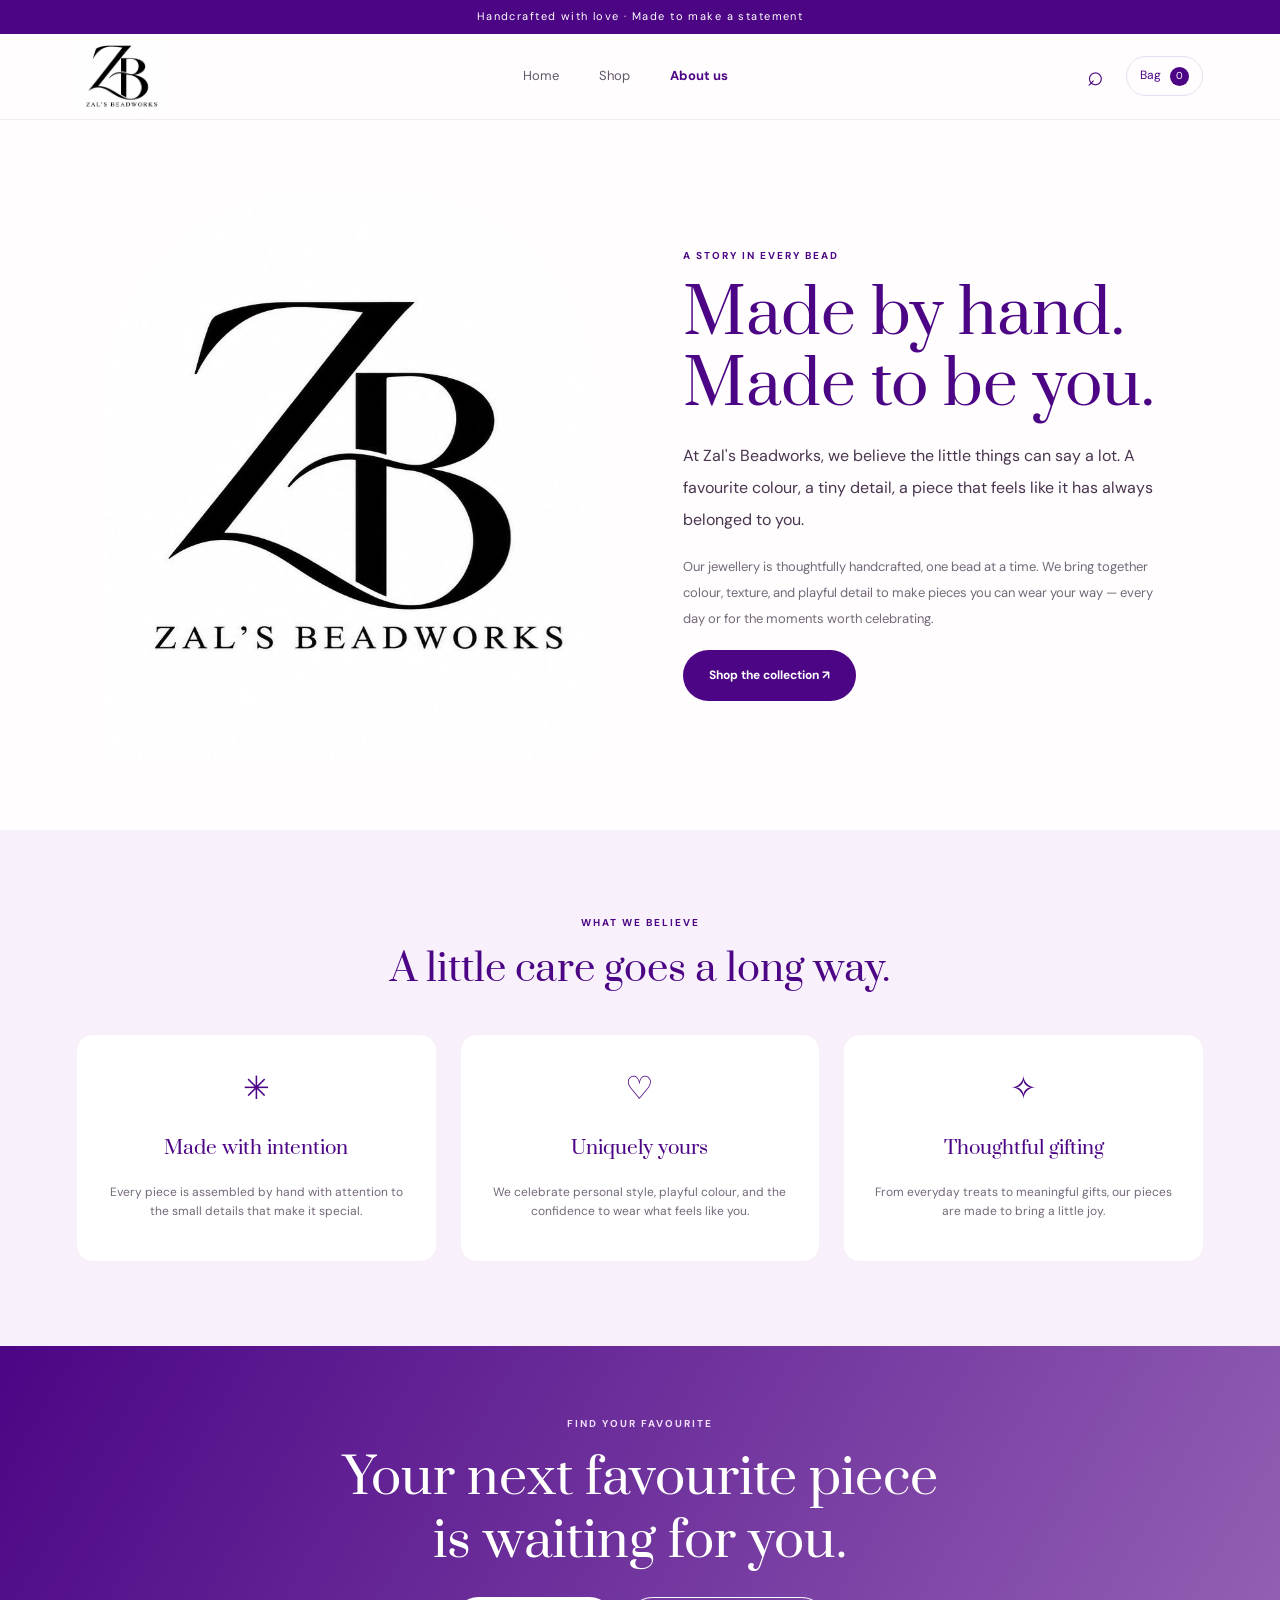
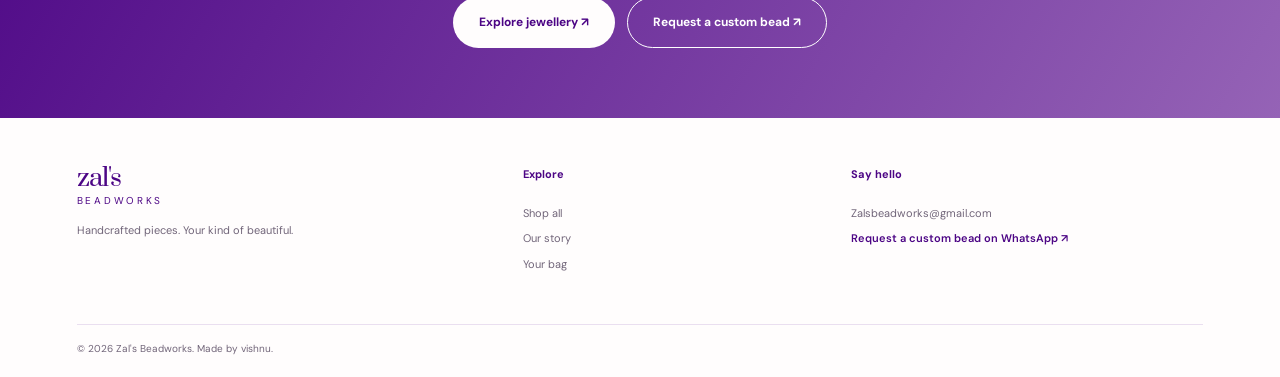
==== commit 0cb871e8: "website now renders product for prodcut.js fiel" ====
--- a/about.html
+++ b/about.html
@@ -108,6 +108,7 @@
             © <span id="year"></span> Zal's Beadworks. Made by vishnu.
         </div>
     </footer>
+    <script src="./public/assets/product.js"></script>
     <script src="./public/assets/main.js"></script>
 </body>
 
--- a/public/assets/global.css
+++ b/public/assets/global.css
@@ -835,7 +835,7 @@
 .about-image {
   height: 570px;
   border-radius: 220px 220px 20px 20px;
-  background: url('../images/Pasted%20image.png') center/cover
+  background: url('../images/logo.jpeg') center/cover
 }
 
 .about-intro h1 {
